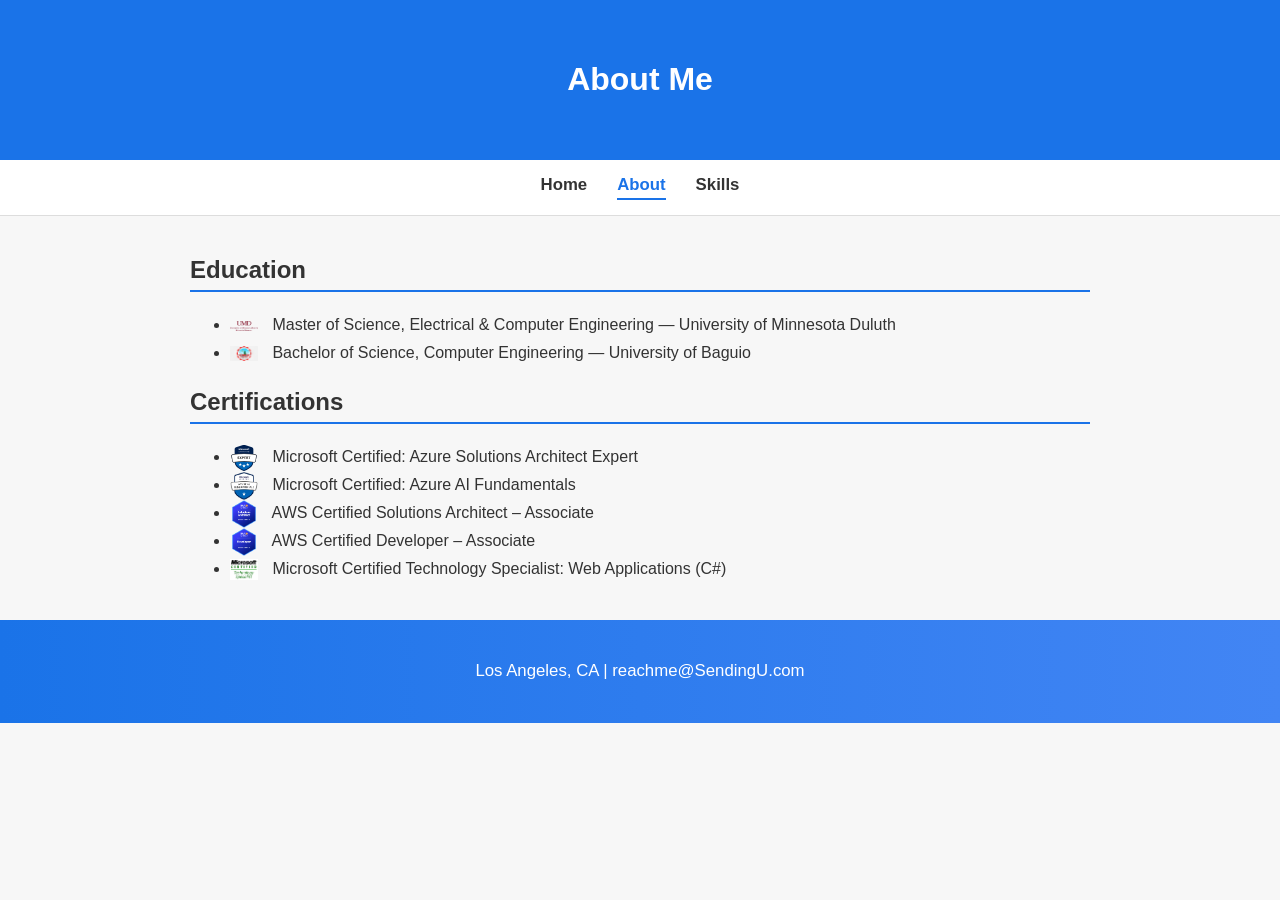
==== about.html @ 8ca6644c "updates" ====
<!DOCTYPE html>
<html lang="en">

<head>
    <meta charset="UTF-8">
    <meta name="viewport" content="width=device-width, initial-scale=1.0">
    <title>About | Bibhu Aryal</title>
    <link rel="stylesheet" href="css/styles.css">
</head>

<body>

    <header class="header small-header">
        <h1>About Me</h1>
    </header>

    <nav class="nav">
        <a href="index.html">Home</a>
        <a href="about.html" class="active">About</a>
        <a href="skills.html">Skills</a>
    </nav>

    <section class="content">
        <h2>Education</h2>
        <ul class="cert-list">
            <li>
                <img src="images/UMDuluth_logo.png" alt="University of Minnesota Duluth">
                Master of Science, Electrical & Computer Engineering — University of Minnesota Duluth
            </li>
            <li>
                <img src="images/umd.png" alt="University of Baguio">
                Bachelor of Science, Computer Engineering — University of Baguio
            </li>
        </ul>

        <h2>Certifications</h2>
        <ul class="cert-list">
            <li><img src="images/aws-expert.svg" alt="Azure Solutions Architect Expert"> Microsoft Certified: Azure
                Solutions Architect Expert</li>
            <li><img src="images/az-ai.png" alt="Azure AI Fundamentals"> Microsoft Certified: Azure AI Fundamentals</li>
            <li><img src="images/aws-arc.png" alt="AWS Solutions Architect Associate"> AWS Certified Solutions Architect
                – Associate</li>
            <li><img src="images/aws-dev.png" alt="AWS Developer Associate"> AWS Certified Developer – Associate</li>
            <li><img src="images/mcts.png" alt="MCTS Web Applications"> Microsoft Certified Technology Specialist: Web
                Applications (C#)</li>
        </ul>
    </section>

    <footer class="footer">
        <p>Los Angeles, CA | reachme@SendingU.com </p>
    </footer>

</body>

</html>
---- css/styles.css ----
body {
    margin: 0;
    font-family: 'Inter', sans-serif;
    background: #f7f7f7;
    color: #333;
}

/* BLUE HEADER — restored */
.header {
    text-align: center;
    padding: 40px 20px;
    background: #1a73e8;
    color: white;
}

/* PROFILE PIC */
.profile-pic {
    width: 140px;
    height: 140px;
    border-radius: 50%;
    object-fit: cover;
    border: 4px solid white;
    margin-bottom: 15px;
}

/* CONTENT CENTERING */
.content {
    max-width: 900px;
    margin: 0 auto;
    padding: 20px;
}

/* HEADINGS */
h1,
h2 {
    font-weight: 600;
}

/* CERT BADGES */
.cert-badges {
    margin-top: 18px;
    display: flex;
    justify-content: center;
    flex-wrap: wrap;
    gap: 18px;
}

.cert-badges img {
    width: 55px;
    height: 55px;
    object-fit: contain;
    opacity: 0.9;
    transition: 0.2s ease;
}

.cert-badges img:hover {
    opacity: 1;
    transform: scale(1.08);
}

/* CERT LIST ICONS */
.cert-list img {
    width: 28px;
    height: 28px;
    object-fit: contain;
    margin-right: 10px;
    vertical-align: middle;
}

/* EDUCATION ICONS */
.education-list img {
    width: 22px;
    height: 22px;
    object-fit: contain;
    margin-right: 10px;
    vertical-align: middle;
}

.nav {
    display: flex;
    justify-content: center;
    gap: 30px;
    background: #fff;
    border-bottom: 1px solid #ddd;
    padding: 15px 0;
}

.nav a {
    text-decoration: none;
    color: #333;
    font-weight: 600;
    font-size: 1.05rem;
    transition: 0.2s ease;
}

.nav a:hover {
    color: #1a73e8;
}

.nav a.active {
    color: #1a73e8;
    border-bottom: 2px solid #1a73e8;
    padding-bottom: 3px;
}


.footer {
    text-align: center;
    padding: 25px 0;
    background: linear-gradient(90deg, #1a73e8, #4285f4);
    color: white;
    font-size: 1.05rem;
    font-weight: 500;
}

h2 {
    border-bottom: 2px solid #1a73e8;
    padding-bottom: 6px;
    font-weight: 600;
}
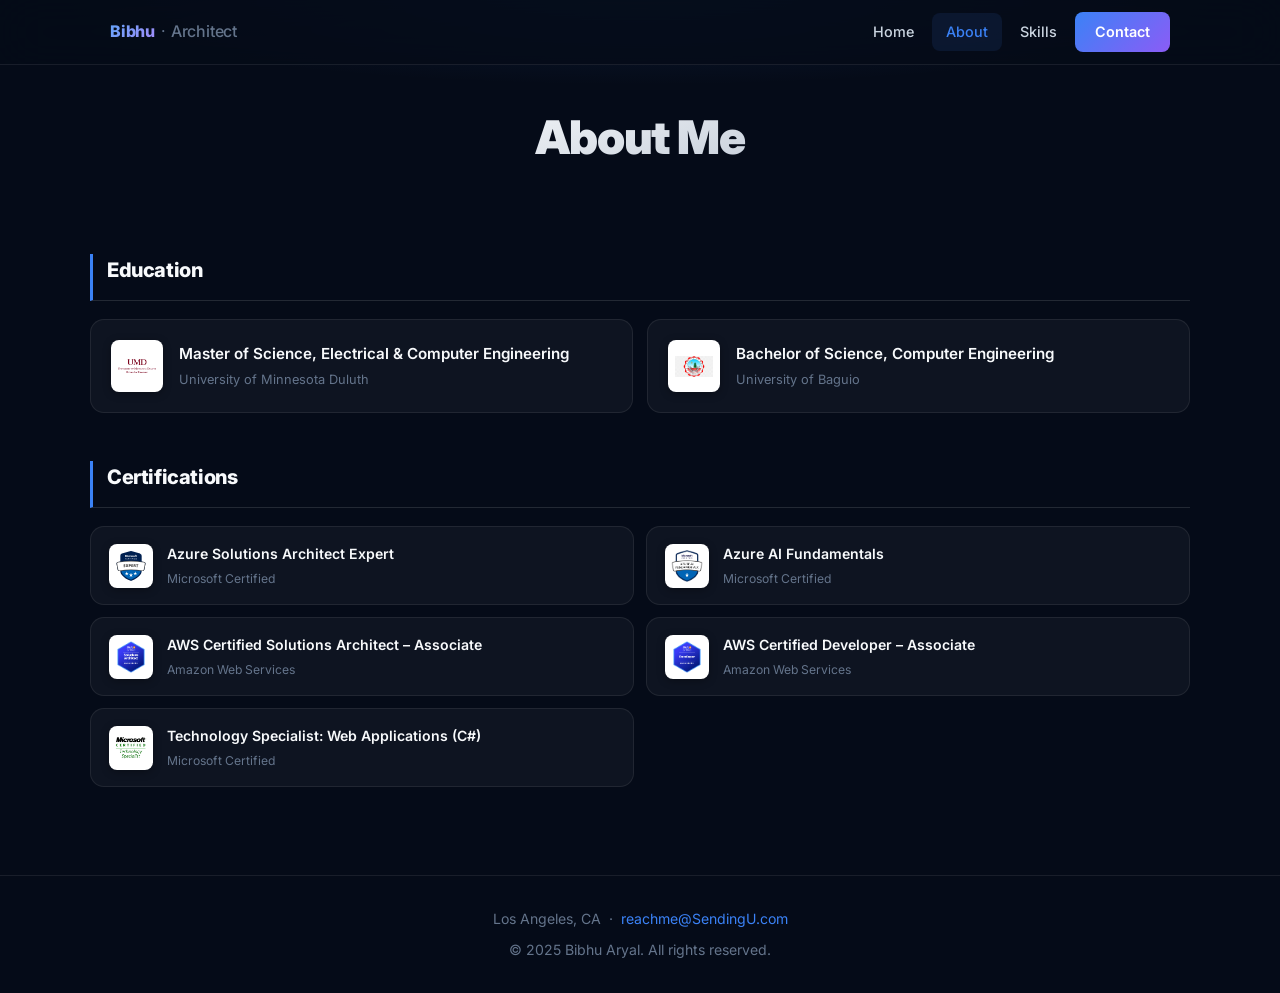
==== commit 613739a8: "version2" ====
--- a/about.html
+++ b/about.html
@@ -1,55 +1,113 @@
 <!DOCTYPE html>
 <html lang="en">
-
 <head>
     <meta charset="UTF-8">
     <meta name="viewport" content="width=device-width, initial-scale=1.0">
+    <meta name="description" content="Education and certifications for Bibhu Aryal — MS in Computer Engineering, AWS & Azure certified architect.">
     <title>About | Bibhu Aryal</title>
+    <script async src="https://www.googletagmanager.com/gtag/js?id=G-CZ9JPEQ2FC"></script>
+    <script src="js/analytics.js"></script>
+    <link href="https://fonts.googleapis.com/css2?family=Inter:wght@300;400;500;600;700;800;900&display=swap" rel="stylesheet">
     <link rel="stylesheet" href="css/styles.css">
 </head>
-
 <body>
 
-    <header class="header small-header">
-        <h1>About Me</h1>
-    </header>
-
-    <nav class="nav">
-        <a href="index.html">Home</a>
-        <a href="about.html" class="active">About</a>
-        <a href="skills.html">Skills</a>
+    <nav class="nav" id="navbar">
+        <div class="nav-inner">
+            <a href="index.html" class="nav-logo">
+                <span class="nav-logo-name">Bibhu</span>
+                <span class="nav-logo-sep">·</span>
+                <span class="nav-logo-role">Architect</span>
+            </a>
+            <button class="nav-toggle" id="navToggle" aria-label="Toggle menu">
+                <span></span><span></span><span></span>
+            </button>
+            <div class="nav-links" id="navLinks">
+                <a href="index.html">Home</a>
+                <a href="about.html" class="active">About</a>
+                <a href="skills.html">Skills</a>
+                <a href="mailto:reachme@SendingU.com" class="nav-cta">Contact</a>
+            </div>
+        </div>
     </nav>
 
-    <section class="content">
-        <h2>Education</h2>
-        <ul class="cert-list">
-            <li>
-                <img src="images/UMDuluth_logo.png" alt="University of Minnesota Duluth">
-                Master of Science, Electrical & Computer Engineering — University of Minnesota Duluth
-            </li>
-            <li>
-                <img src="images/umd.png" alt="University of Baguio">
-                Bachelor of Science, Computer Engineering — University of Baguio
-            </li>
-        </ul>
+    <main>
+        <section class="page-hero">
+            <div class="page-hero-bg"></div>
+            <h1 class="page-title">About Me</h1>
+        </section>
 
-        <h2>Certifications</h2>
-        <ul class="cert-list">
-            <li><img src="images/aws-expert.svg" alt="Azure Solutions Architect Expert"> Microsoft Certified: Azure
-                Solutions Architect Expert</li>
-            <li><img src="images/az-ai.png" alt="Azure AI Fundamentals"> Microsoft Certified: Azure AI Fundamentals</li>
-            <li><img src="images/aws-arc.png" alt="AWS Solutions Architect Associate"> AWS Certified Solutions Architect
-                – Associate</li>
-            <li><img src="images/aws-dev.png" alt="AWS Developer Associate"> AWS Certified Developer – Associate</li>
-            <li><img src="images/mcts.png" alt="MCTS Web Applications"> Microsoft Certified Technology Specialist: Web
-                Applications (C#)</li>
-        </ul>
-    </section>
+        <section class="about-section">
+            <div class="container">
+
+                <h2 class="section-title">Education</h2>
+                <div class="edu-grid">
+                    <div class="edu-card">
+                        <img src="images/UMDuluth_logo.png" alt="University of Minnesota Duluth" class="edu-logo">
+                        <div>
+                            <div class="edu-degree">Master of Science, Electrical &amp; Computer Engineering</div>
+                            <div class="edu-school">University of Minnesota Duluth</div>
+                        </div>
+                    </div>
+                    <div class="edu-card">
+                        <img src="images/umd.png" alt="University of Baguio" class="edu-logo">
+                        <div>
+                            <div class="edu-degree">Bachelor of Science, Computer Engineering</div>
+                            <div class="edu-school">University of Baguio</div>
+                        </div>
+                    </div>
+                </div>
+
+                <h2 class="section-title">Certifications</h2>
+                <div class="cert-grid">
+                    <div class="cert-card">
+                        <img src="images/aws-expert.svg" alt="Azure Solutions Architect Expert" class="cert-logo">
+                        <div>
+                            <div class="cert-name">Azure Solutions Architect Expert</div>
+                            <div class="cert-issuer">Microsoft Certified</div>
+                        </div>
+                    </div>
+                    <div class="cert-card">
+                        <img src="images/az-ai.png" alt="Azure AI Fundamentals" class="cert-logo">
+                        <div>
+                            <div class="cert-name">Azure AI Fundamentals</div>
+                            <div class="cert-issuer">Microsoft Certified</div>
+                        </div>
+                    </div>
+                    <div class="cert-card">
+                        <img src="images/aws-arc.png" alt="AWS Solutions Architect" class="cert-logo">
+                        <div>
+                            <div class="cert-name">AWS Certified Solutions Architect – Associate</div>
+                            <div class="cert-issuer">Amazon Web Services</div>
+                        </div>
+                    </div>
+                    <div class="cert-card">
+                        <img src="images/aws-dev.png" alt="AWS Developer Associate" class="cert-logo">
+                        <div>
+                            <div class="cert-name">AWS Certified Developer – Associate</div>
+                            <div class="cert-issuer">Amazon Web Services</div>
+                        </div>
+                    </div>
+                    <div class="cert-card">
+                        <img src="images/mcts.png" alt="MCTS Web Applications" class="cert-logo">
+                        <div>
+                            <div class="cert-name">Technology Specialist: Web Applications (C#)</div>
+                            <div class="cert-issuer">Microsoft Certified</div>
+                        </div>
+                    </div>
+                </div>
+
+            </div>
+        </section>
+    </main>
 
     <footer class="footer">
-        <p>Los Angeles, CA | reachme@SendingU.com </p>
+        <div class="container">
+            <p>Los Angeles, CA &nbsp;&middot;&nbsp; <a href="mailto:reachme@SendingU.com">reachme@SendingU.com</a></p>
+            <p class="footer-copy">&copy; 2025 Bibhu Aryal. All rights reserved.</p>
+        </div>
     </footer>
 
+    <script src="js/nav.js"></script>
 </body>
-
-</html>+</html>
--- a/css/styles.css
+++ b/css/styles.css
@@ -1,120 +1,875 @@
+/* ============================================================
+   Design Tokens
+   ============================================================ */
+:root {
+    --bg-0: #050b18;
+    --bg-1: #0a1628;
+    --bg-card: rgba(255, 255, 255, 0.04);
+    --bg-card-hover: rgba(255, 255, 255, 0.07);
+    --border: rgba(255, 255, 255, 0.08);
+    --border-accent: rgba(99, 153, 247, 0.35);
+
+    --blue: #3b82f6;
+    --purple: #8b5cf6;
+    --cyan: #22d3ee;
+    --emerald: #10b981;
+    --orange: #f59e0b;
+
+    --gradient: linear-gradient(135deg, #3b82f6, #8b5cf6);
+    --gradient-text: linear-gradient(135deg, #60a5fa, #a78bfa);
+
+    --text-1: #f8fafc;
+    --text-2: #cbd5e1;
+    --text-3: #64748b;
+
+    --r-sm: 8px;
+    --r-md: 14px;
+    --r-lg: 20px;
+    --r-xl: 28px;
+
+    --shadow: 0 8px 32px rgba(0, 0, 0, 0.5);
+    --ease: 0.3s cubic-bezier(0.4, 0, 0.2, 1);
+
+    --font: 'Inter', -apple-system, BlinkMacSystemFont, sans-serif;
+}
+
+/* ============================================================
+   Reset & Base
+   ============================================================ */
+*, *::before, *::after {
+    box-sizing: border-box;
+    margin: 0;
+    padding: 0;
+}
+
+html {
+    scroll-behavior: smooth;
+}
+
 body {
-    margin: 0;
-    font-family: 'Inter', sans-serif;
-    background: #f7f7f7;
-    color: #333;
-}
-
-/* BLUE HEADER — restored */
-.header {
+    font-family: var(--font);
+    background-color: var(--bg-0);
+    color: var(--text-1);
+    line-height: 1.6;
+    -webkit-font-smoothing: antialiased;
+    -moz-osx-font-smoothing: grayscale;
+    min-height: 100vh;
+}
+
+a {
+    color: inherit;
+    text-decoration: none;
+}
+
+img {
+    max-width: 100%;
+    display: block;
+}
+
+/* ============================================================
+   Navigation
+   ============================================================ */
+.nav {
+    position: fixed;
+    top: 0;
+    left: 0;
+    right: 0;
+    z-index: 200;
+    background: rgba(5, 11, 24, 0.82);
+    backdrop-filter: blur(24px);
+    -webkit-backdrop-filter: blur(24px);
+    border-bottom: 1px solid var(--border);
+}
+
+.nav-inner {
+    max-width: 1100px;
+    margin: 0 auto;
+    padding: 0 20px;
+    height: 64px;
+    display: flex;
+    align-items: center;
+    justify-content: space-between;
+}
+
+.nav-logo {
+    display: flex;
+    align-items: center;
+    gap: 0;
+    font-size: 1rem;
+    white-space: nowrap;
+    letter-spacing: -0.2px;
+}
+
+.nav-logo-name {
+    font-weight: 800;
+    background: var(--gradient-text);
+    -webkit-background-clip: text;
+    -webkit-text-fill-color: transparent;
+    background-clip: text;
+}
+
+.nav-logo-sep {
+    color: var(--text-3);
+    font-weight: 400;
+    margin: 0 6px;
+    -webkit-text-fill-color: var(--text-3);
+}
+
+.nav-logo-role {
+    font-weight: 500;
+    color: var(--text-3);
+    -webkit-text-fill-color: var(--text-3);
+}
+
+.nav-toggle {
+    display: none;
+    flex-direction: column;
+    gap: 5px;
+    background: none;
+    border: none;
+    cursor: pointer;
+    padding: 6px;
+    border-radius: var(--r-sm);
+}
+
+.nav-toggle span {
+    display: block;
+    width: 22px;
+    height: 2px;
+    background: var(--text-2);
+    border-radius: 2px;
+    transition: var(--ease);
+}
+
+.nav-links {
+    display: flex;
+    align-items: center;
+    gap: 4px;
+}
+
+.nav-links a {
+    padding: 7px 14px;
+    border-radius: var(--r-sm);
+    font-size: 0.9rem;
+    font-weight: 500;
+    color: var(--text-2);
+    transition: var(--ease);
+}
+
+.nav-links a:hover {
+    color: var(--text-1);
+    background: var(--bg-card-hover);
+}
+
+.nav-links a.active {
+    color: var(--blue);
+    background: rgba(59, 130, 246, 0.1);
+}
+
+.nav-cta {
+    background: var(--gradient) !important;
+    color: #fff !important;
+    padding: 8px 20px !important;
+    font-weight: 600 !important;
+    border-radius: var(--r-sm) !important;
+    transition: var(--ease) !important;
+}
+
+.nav-cta:hover {
+    opacity: 0.88;
+    transform: translateY(-1px);
+    box-shadow: 0 4px 16px rgba(59, 130, 246, 0.35);
+}
+
+/* ============================================================
+   Hero
+   ============================================================ */
+.hero {
+    min-height: 95svh;
+    display: flex;
+    align-items: center;
+    justify-content: center;
+    padding: 90px 20px 56px;
+    position: relative;
+    overflow: hidden;
+}
+
+.hero-bg {
+    position: absolute;
+    inset: 0;
+    background:
+        radial-gradient(ellipse 90% 70% at 50% -10%, rgba(59, 130, 246, 0.18) 0%, transparent 60%),
+        radial-gradient(ellipse 60% 50% at 85% 85%, rgba(139, 92, 246, 0.12) 0%, transparent 50%),
+        radial-gradient(ellipse 40% 40% at 15% 75%, rgba(6, 182, 212, 0.08) 0%, transparent 50%);
+    pointer-events: none;
+    animation: bgShift 12s ease-in-out infinite alternate;
+}
+
+@keyframes bgShift {
+    from { opacity: 0.7; }
+    to   { opacity: 1; }
+}
+
+.hero-content {
     text-align: center;
-    padding: 40px 20px;
-    background: #1a73e8;
-    color: white;
-}
-
-/* PROFILE PIC */
-.profile-pic {
-    width: 140px;
-    height: 140px;
+    max-width: 700px;
+    position: relative;
+    z-index: 1;
+    animation: fadeUp 0.9s ease both;
+}
+
+@keyframes fadeUp {
+    from { opacity: 0; transform: translateY(28px); }
+    to   { opacity: 1; transform: translateY(0); }
+}
+
+/* Avatar */
+.hero-avatar-wrap {
+    position: relative;
+    width: 148px;
+    height: 148px;
+    margin: 0 auto 24px;
+}
+
+.hero-avatar {
+    width: 148px;
+    height: 148px;
     border-radius: 50%;
     object-fit: cover;
-    border: 4px solid white;
-    margin-bottom: 15px;
-}
-
-/* CONTENT CENTERING */
-.content {
-    max-width: 900px;
-    margin: 0 auto;
-    padding: 20px;
-}
-
-/* HEADINGS */
-h1,
-h2 {
+    position: relative;
+    z-index: 2;
+    border: 3px solid rgba(255, 255, 255, 0.12);
+    box-shadow: 0 0 0 8px rgba(59, 130, 246, 0.08), var(--shadow);
+}
+
+.avatar-ring {
+    position: absolute;
+    inset: -5px;
+    border-radius: 50%;
+    background: conic-gradient(from 0deg, transparent 0%, #3b82f6 30%, #8b5cf6 60%, transparent 100%);
+    z-index: 1;
+    animation: spin 6s linear infinite;
+    -webkit-mask: radial-gradient(transparent 68px, black 69px);
+    mask: radial-gradient(transparent 68px, black 69px);
+}
+
+@keyframes spin {
+    to { transform: rotate(360deg); }
+}
+
+/* Available badge */
+.hero-badge {
+    display: inline-flex;
+    align-items: center;
+    gap: 8px;
+    background: rgba(16, 185, 129, 0.1);
+    border: 1px solid rgba(16, 185, 129, 0.28);
+    color: #34d399;
+    padding: 5px 14px;
+    border-radius: 100px;
+    font-size: 0.75rem;
     font-weight: 600;
-}
-
-/* CERT BADGES */
-.cert-badges {
-    margin-top: 18px;
-    display: flex;
+    letter-spacing: 0.8px;
+    text-transform: uppercase;
+    margin-bottom: 18px;
+}
+
+.hero-badge::before {
+    content: '';
+    width: 6px;
+    height: 6px;
+    border-radius: 50%;
+    background: #34d399;
+    animation: dot-pulse 2s ease infinite;
+    flex-shrink: 0;
+}
+
+@keyframes dot-pulse {
+    0%, 100% { opacity: 1; transform: scale(1); }
+    50%       { opacity: 0.45; transform: scale(1.6); }
+}
+
+/* Name & title */
+.hero-name {
+    font-size: clamp(2.2rem, 7vw, 4.2rem);
+    font-weight: 900;
+    letter-spacing: -2px;
+    line-height: 1.08;
+    margin-bottom: 14px;
+    background: linear-gradient(160deg, #f8fafc 30%, #94a3b8 100%);
+    -webkit-background-clip: text;
+    -webkit-text-fill-color: transparent;
+    background-clip: text;
+}
+
+.hero-title {
+    font-size: clamp(1rem, 2.8vw, 1.3rem);
+    font-weight: 500;
+    color: var(--blue);
+    letter-spacing: 0.1px;
+    margin-bottom: 6px;
+}
+
+.hero-location {
+    font-size: 0.88rem;
+    color: var(--text-3);
+    margin-bottom: 30px;
+}
+
+/* CTA buttons */
+.hero-actions {
+    display: flex;
+    gap: 12px;
     justify-content: center;
     flex-wrap: wrap;
-    gap: 18px;
-}
-
-.cert-badges img {
-    width: 55px;
-    height: 55px;
+    margin-bottom: 36px;
+}
+
+.btn-primary {
+    display: inline-flex;
+    align-items: center;
+    background: var(--gradient);
+    color: #fff;
+    padding: 13px 30px;
+    border-radius: var(--r-sm);
+    font-weight: 700;
+    font-size: 0.92rem;
+    transition: var(--ease);
+    box-shadow: 0 0 24px rgba(59, 130, 246, 0.32);
+}
+
+.btn-primary:hover {
+    transform: translateY(-3px);
+    box-shadow: 0 0 36px rgba(59, 130, 246, 0.52);
+}
+
+.btn-secondary {
+    display: inline-flex;
+    align-items: center;
+    background: var(--bg-card);
+    color: var(--text-1);
+    padding: 13px 30px;
+    border-radius: var(--r-sm);
+    font-weight: 600;
+    font-size: 0.92rem;
+    border: 1px solid var(--border);
+    transition: var(--ease);
+}
+
+.btn-secondary:hover {
+    background: var(--bg-card-hover);
+    border-color: var(--border-accent);
+    transform: translateY(-3px);
+}
+
+/* Cert strip */
+.cert-strip {
+    display: flex;
+    gap: 14px;
+    justify-content: center;
+    flex-wrap: wrap;
+    padding: 18px 22px;
+    background: var(--bg-card);
+    border: 1px solid var(--border);
+    border-radius: var(--r-md);
+    animation: fadeUp 0.9s 0.25s ease both;
+}
+
+.cert-strip img {
+    width: 52px;
+    height: 52px;
     object-fit: contain;
-    opacity: 0.9;
-    transition: 0.2s ease;
-}
-
-.cert-badges img:hover {
-    opacity: 1;
-    transform: scale(1.08);
-}
-
-/* CERT LIST ICONS */
-.cert-list img {
-    width: 28px;
-    height: 28px;
+    background: #fff;
+    padding: 8px;
+    border-radius: var(--r-sm);
+    transition: var(--ease);
+    cursor: pointer;
+    box-shadow: 0 2px 8px rgba(0,0,0,0.3);
+}
+
+.cert-strip img:hover {
+    transform: scale(1.12) translateY(-3px);
+    box-shadow: 0 6px 18px rgba(0,0,0,0.4);
+}
+
+/* Scroll hint arrow */
+.scroll-hint {
+    position: absolute;
+    bottom: 22px;
+    left: 50%;
+    transform: translateX(-50%);
+    color: var(--text-3);
+    transition: var(--ease);
+    animation: bounce 2.2s ease infinite;
+}
+
+.scroll-hint:hover {
+    color: var(--blue);
+}
+
+@keyframes bounce {
+    0%, 100% { transform: translateX(-50%) translateY(0); }
+    50%       { transform: translateX(-50%) translateY(7px); }
+}
+
+/* ============================================================
+   Summary Section (Home)
+   ============================================================ */
+.summary-section {
+    padding: 72px 20px 88px;
+}
+
+.container {
+    max-width: 1100px;
+    margin: 0 auto;
+}
+
+/* Stats row */
+.stats-row {
+    display: grid;
+    grid-template-columns: repeat(2, 1fr);
+    gap: 12px;
+    margin-bottom: 40px;
+}
+
+.stat-card {
+    background: var(--bg-card);
+    border: 1px solid var(--border);
+    border-radius: var(--r-md);
+    padding: 24px 16px;
+    text-align: center;
+    transition: var(--ease);
+}
+
+.stat-card:hover {
+    background: var(--bg-card-hover);
+    border-color: var(--border-accent);
+    transform: translateY(-3px);
+}
+
+.stat-num {
+    display: block;
+    font-size: 2.1rem;
+    font-weight: 900;
+    background: var(--gradient-text);
+    -webkit-background-clip: text;
+    -webkit-text-fill-color: transparent;
+    background-clip: text;
+    line-height: 1;
+    margin-bottom: 6px;
+    letter-spacing: -1px;
+}
+
+.stat-label {
+    font-size: 0.75rem;
+    color: var(--text-3);
+    font-weight: 600;
+    text-transform: uppercase;
+    letter-spacing: 0.6px;
+}
+
+/* Summary card */
+.summary-card {
+    background: rgba(255, 255, 255, 0.06);
+    border: 1px solid rgba(255, 255, 255, 0.14);
+    border-radius: var(--r-lg);
+    padding: 32px 28px;
+    margin-bottom: 36px;
+}
+
+.section-title {
+    font-size: 1.25rem;
+    font-weight: 800;
+    letter-spacing: -0.4px;
+    color: var(--text-1);
+    margin-bottom: 18px;
+    padding-bottom: 14px;
+    border-bottom: 1px solid rgba(255,255,255,0.12);
+    padding-left: 14px;
+    border-left: 3px solid var(--blue);
+}
+
+.summary-text {
+    color: var(--text-2);
+    margin-bottom: 14px;
+    line-height: 1.78;
+    font-size: 0.95rem;
+}
+
+.summary-text:last-child { margin-bottom: 0; }
+
+.summary-text strong {
+    color: var(--text-1);
+    font-weight: 600;
+}
+
+/* Highlights */
+.highlights-grid {
+    display: grid;
+    grid-template-columns: repeat(2, 1fr);
+    gap: 14px;
+}
+
+.highlight-card {
+    background: var(--bg-card);
+    border: 1px solid var(--border);
+    border-radius: var(--r-md);
+    padding: 22px 18px;
+    transition: var(--ease);
+}
+
+.highlight-card:hover {
+    background: var(--bg-card-hover);
+    border-color: var(--border-accent);
+    transform: translateY(-4px);
+    box-shadow: var(--shadow);
+}
+
+.highlight-icon {
+    font-size: 1.75rem;
+    margin-bottom: 10px;
+    line-height: 1;
+}
+
+.highlight-card h3 {
+    font-size: 0.92rem;
+    font-weight: 700;
+    color: var(--text-1);
+    margin-bottom: 6px;
+}
+
+.highlight-card p {
+    font-size: 0.81rem;
+    color: var(--text-3);
+    line-height: 1.55;
+}
+
+/* ============================================================
+   Page Hero (About / Skills)
+   ============================================================ */
+.page-hero {
+    padding: 100px 20px 44px;
+    text-align: center;
+    position: relative;
+    overflow: hidden;
+}
+
+.page-hero-bg {
+    position: absolute;
+    inset: 0;
+    background: radial-gradient(ellipse 70% 60% at 50% 0%, rgba(59, 130, 246, 0.13) 0%, transparent 65%);
+    pointer-events: none;
+}
+
+.page-title {
+    font-size: clamp(1.9rem, 5vw, 2.9rem);
+    font-weight: 900;
+    letter-spacing: -1.2px;
+    background: linear-gradient(160deg, #f8fafc 30%, #94a3b8 100%);
+    -webkit-background-clip: text;
+    -webkit-text-fill-color: transparent;
+    background-clip: text;
+    position: relative;
+    z-index: 1;
+}
+
+/* ============================================================
+   About Page
+   ============================================================ */
+.about-section {
+    padding: 36px 20px 88px;
+}
+
+.edu-grid {
+    display: grid;
+    gap: 14px;
+    margin-bottom: 48px;
+}
+
+.edu-card {
+    background: var(--bg-card);
+    border: 1px solid var(--border);
+    border-radius: var(--r-md);
+    padding: 20px;
+    display: flex;
+    align-items: center;
+    gap: 16px;
+    transition: var(--ease);
+}
+
+.edu-card:hover {
+    background: var(--bg-card-hover);
+    border-color: var(--border-accent);
+    transform: translateX(5px);
+}
+
+.edu-logo {
+    width: 52px;
+    height: 52px;
     object-fit: contain;
-    margin-right: 10px;
-    vertical-align: middle;
-}
-
-/* EDUCATION ICONS */
-.education-list img {
-    width: 22px;
-    height: 22px;
+    flex-shrink: 0;
+    background: #fff;
+    padding: 7px;
+    border-radius: var(--r-sm);
+    box-shadow: 0 2px 8px rgba(0,0,0,0.3);
+}
+
+.edu-degree {
+    font-size: 0.95rem;
+    font-weight: 600;
+    color: var(--text-1);
+    margin-bottom: 4px;
+}
+
+.edu-school {
+    font-size: 0.8rem;
+    color: var(--text-3);
+}
+
+.cert-grid {
+    display: grid;
+    gap: 12px;
+}
+
+.cert-card {
+    background: var(--bg-card);
+    border: 1px solid var(--border);
+    border-radius: var(--r-md);
+    padding: 16px 18px;
+    display: flex;
+    align-items: center;
+    gap: 14px;
+    transition: var(--ease);
+}
+
+.cert-card:hover {
+    background: var(--bg-card-hover);
+    border-color: var(--border-accent);
+    transform: translateX(5px);
+}
+
+.cert-logo {
+    width: 44px;
+    height: 44px;
     object-fit: contain;
-    margin-right: 10px;
-    vertical-align: middle;
-}
-
-.nav {
-    display: flex;
-    justify-content: center;
-    gap: 30px;
+    flex-shrink: 0;
     background: #fff;
-    border-bottom: 1px solid #ddd;
-    padding: 15px 0;
-}
-
-.nav a {
-    text-decoration: none;
-    color: #333;
+    padding: 6px;
+    border-radius: var(--r-sm);
+    box-shadow: 0 2px 8px rgba(0,0,0,0.3);
+}
+
+.cert-name {
+    font-size: 0.88rem;
     font-weight: 600;
-    font-size: 1.05rem;
-    transition: 0.2s ease;
-}
-
-.nav a:hover {
-    color: #1a73e8;
-}
-
-.nav a.active {
-    color: #1a73e8;
-    border-bottom: 2px solid #1a73e8;
-    padding-bottom: 3px;
-}
-
-
+    color: var(--text-1);
+}
+
+.cert-issuer {
+    font-size: 0.76rem;
+    color: var(--text-3);
+    margin-top: 3px;
+}
+
+/* ============================================================
+   Skills Page
+   ============================================================ */
+.skills-section {
+    padding: 36px 20px 88px;
+}
+
+.skills-grid {
+    display: grid;
+    gap: 16px;
+}
+
+.skill-category {
+    background: var(--bg-card);
+    border: 1px solid var(--border);
+    border-radius: var(--r-lg);
+    padding: 22px 20px;
+    transition: var(--ease);
+}
+
+.skill-category:hover {
+    border-color: var(--border-accent);
+    background: var(--bg-card-hover);
+}
+
+.skill-category-header {
+    display: flex;
+    align-items: center;
+    gap: 10px;
+    margin-bottom: 14px;
+}
+
+.skill-icon {
+    font-size: 1.25rem;
+    line-height: 1;
+}
+
+.skill-category-title {
+    font-size: 0.95rem;
+    font-weight: 700;
+    color: var(--text-1);
+}
+
+.skill-tags {
+    display: flex;
+    flex-wrap: wrap;
+    gap: 7px;
+}
+
+.skill-tag {
+    background: rgba(59, 130, 246, 0.08);
+    border: 1px solid rgba(59, 130, 246, 0.2);
+    color: #93c5fd;
+    padding: 5px 11px;
+    border-radius: 100px;
+    font-size: 0.78rem;
+    font-weight: 500;
+    transition: var(--ease);
+    cursor: default;
+}
+
+.skill-tag:hover {
+    background: rgba(59, 130, 246, 0.16);
+    border-color: rgba(59, 130, 246, 0.45);
+    transform: translateY(-1px);
+}
+
+.skill-tag.purple {
+    background: rgba(139, 92, 246, 0.08);
+    border-color: rgba(139, 92, 246, 0.22);
+    color: #c4b5fd;
+}
+.skill-tag.purple:hover {
+    background: rgba(139, 92, 246, 0.16);
+    border-color: rgba(139, 92, 246, 0.45);
+}
+
+.skill-tag.cyan {
+    background: rgba(6, 182, 212, 0.08);
+    border-color: rgba(6, 182, 212, 0.22);
+    color: #67e8f9;
+}
+.skill-tag.cyan:hover {
+    background: rgba(6, 182, 212, 0.16);
+    border-color: rgba(6, 182, 212, 0.45);
+}
+
+.skill-tag.emerald {
+    background: rgba(16, 185, 129, 0.08);
+    border-color: rgba(16, 185, 129, 0.22);
+    color: #6ee7b7;
+}
+.skill-tag.emerald:hover {
+    background: rgba(16, 185, 129, 0.16);
+    border-color: rgba(16, 185, 129, 0.45);
+}
+
+.skill-tag.orange {
+    background: rgba(245, 158, 11, 0.08);
+    border-color: rgba(245, 158, 11, 0.22);
+    color: #fcd34d;
+}
+.skill-tag.orange:hover {
+    background: rgba(245, 158, 11, 0.16);
+    border-color: rgba(245, 158, 11, 0.45);
+}
+
+/* ============================================================
+   Footer
+   ============================================================ */
 .footer {
+    border-top: 1px solid var(--border);
+    padding: 32px 20px;
     text-align: center;
-    padding: 25px 0;
-    background: linear-gradient(90deg, #1a73e8, #4285f4);
-    color: white;
-    font-size: 1.05rem;
-    font-weight: 500;
-}
-
-h2 {
-    border-bottom: 2px solid #1a73e8;
-    padding-bottom: 6px;
-    font-weight: 600;
-}+}
+
+.footer p {
+    color: var(--text-3);
+    font-size: 0.88rem;
+}
+
+.footer a {
+    color: var(--blue);
+    transition: var(--ease);
+}
+
+.footer a:hover {
+    color: #a78bfa;
+}
+
+.footer-copy {
+    margin-top: 8px;
+    font-size: 0.76rem;
+}
+
+/* ============================================================
+   Mobile nav open state
+   ============================================================ */
+@media (max-width: 639px) {
+    .nav-toggle {
+        display: flex;
+    }
+
+    .nav-links {
+        display: none;
+        position: absolute;
+        top: 64px;
+        left: 0;
+        right: 0;
+        background: rgba(5, 11, 24, 0.97);
+        backdrop-filter: blur(24px);
+        -webkit-backdrop-filter: blur(24px);
+        border-bottom: 1px solid var(--border);
+        flex-direction: column;
+        padding: 10px 12px 16px;
+        gap: 2px;
+    }
+
+    .nav-links.open {
+        display: flex;
+    }
+
+    .nav-links a {
+        padding: 13px 16px;
+        text-align: center;
+        font-size: 0.95rem;
+    }
+
+    .nav-cta {
+        margin-top: 6px;
+    }
+}
+
+/* ============================================================
+   Tablet — 640px+
+   ============================================================ */
+@media (min-width: 640px) {
+    .stats-row {
+        grid-template-columns: repeat(4, 1fr);
+    }
+
+    .skills-grid {
+        grid-template-columns: repeat(2, 1fr);
+    }
+
+    .cert-grid {
+        grid-template-columns: repeat(2, 1fr);
+    }
+}
+
+/* ============================================================
+   Desktop — 900px+
+   ============================================================ */
+@media (min-width: 900px) {
+    .highlights-grid {
+        grid-template-columns: repeat(4, 1fr);
+    }
+
+    .edu-grid {
+        grid-template-columns: repeat(2, 1fr);
+    }
+}
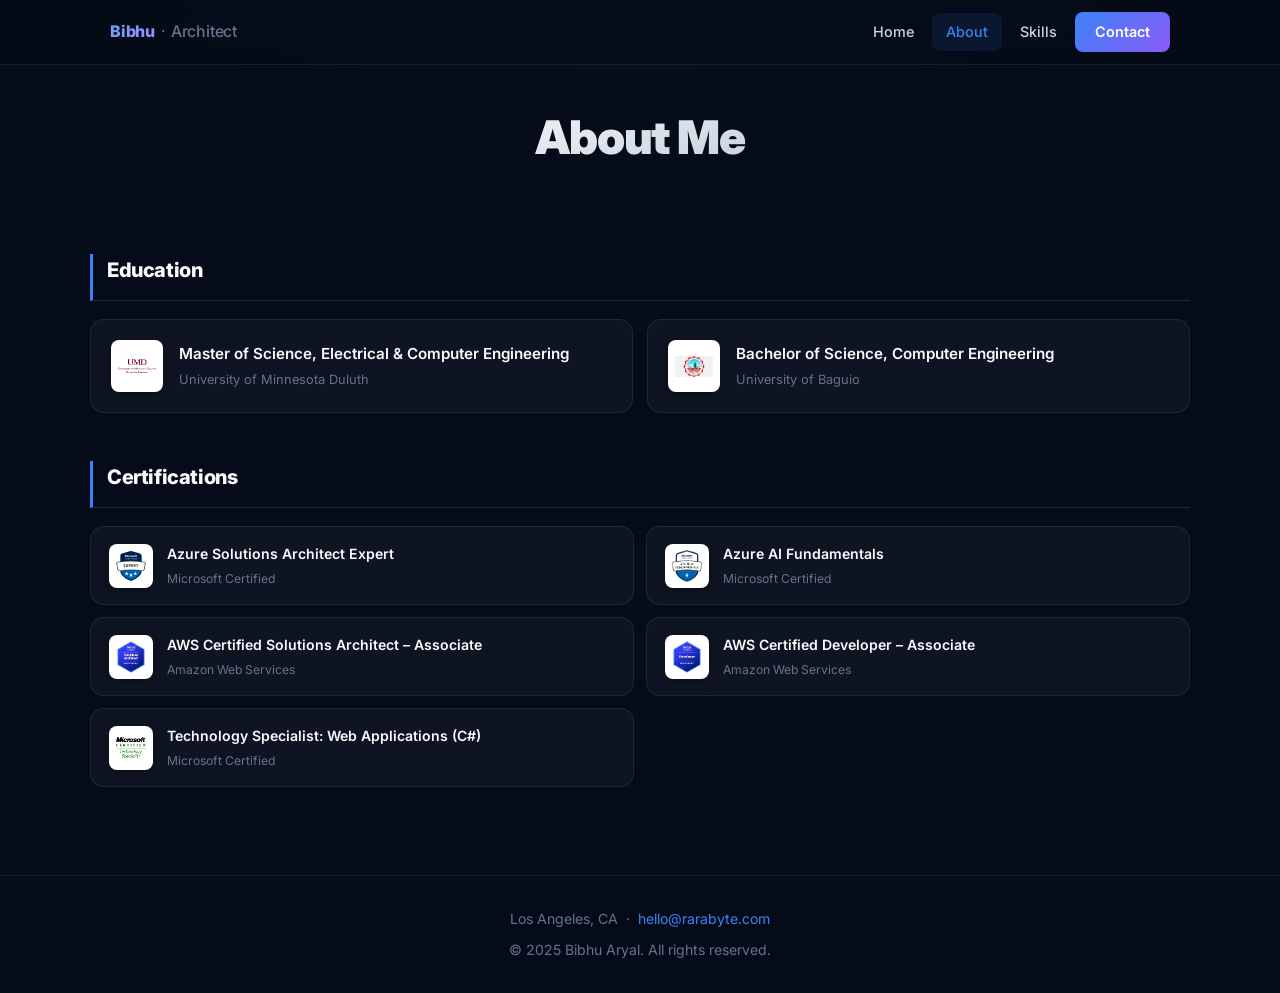
==== commit 7ea770c4: "change email to hello@rarabyte.com" ====
--- a/about.html
+++ b/about.html
@@ -26,7 +26,7 @@
                 <a href="index.html">Home</a>
                 <a href="about.html" class="active">About</a>
                 <a href="skills.html">Skills</a>
-                <a href="mailto:reachme@SendingU.com" class="nav-cta">Contact</a>
+                <a href="mailto:hello@rarabyte.com" class="nav-cta">Contact</a>
             </div>
         </div>
     </nav>
@@ -103,7 +103,7 @@
 
     <footer class="footer">
         <div class="container">
-            <p>Los Angeles, CA &nbsp;&middot;&nbsp; <a href="mailto:reachme@SendingU.com">reachme@SendingU.com</a></p>
+            <p>Los Angeles, CA &nbsp;&middot;&nbsp; <a href="mailto:hello@rarabyte.com">hello@rarabyte.com</a></p>
             <p class="footer-copy">&copy; 2025 Bibhu Aryal. All rights reserved.</p>
         </div>
     </footer>
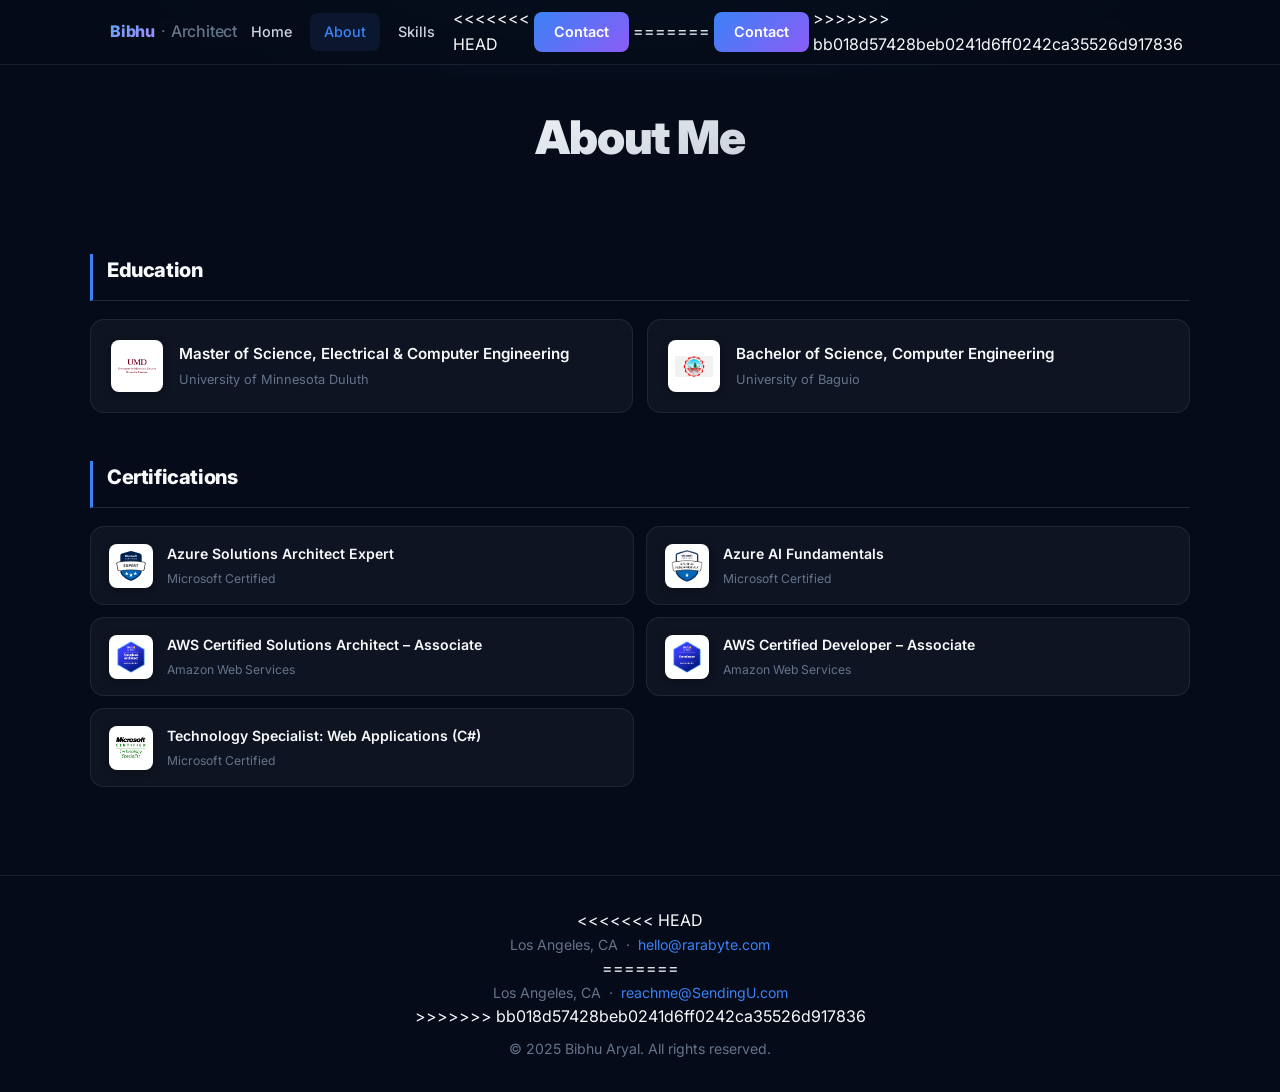
==== commit 7b3742f3: "Merge branch 'main' of https://github.com/mrAryalLa/portfolio" ====
--- a/about.html
+++ b/about.html
@@ -26,7 +26,11 @@
                 <a href="index.html">Home</a>
                 <a href="about.html" class="active">About</a>
                 <a href="skills.html">Skills</a>
+<<<<<<< HEAD
                 <a href="mailto:hello@rarabyte.com" class="nav-cta">Contact</a>
+=======
+                <a href="mailto:reachme@SendingU.com" class="nav-cta">Contact</a>
+>>>>>>> bb018d57428beb0241d6ff0242ca35526d917836
             </div>
         </div>
     </nav>
@@ -103,7 +107,11 @@
 
     <footer class="footer">
         <div class="container">
+<<<<<<< HEAD
             <p>Los Angeles, CA &nbsp;&middot;&nbsp; <a href="mailto:hello@rarabyte.com">hello@rarabyte.com</a></p>
+=======
+            <p>Los Angeles, CA &nbsp;&middot;&nbsp; <a href="mailto:reachme@SendingU.com">reachme@SendingU.com</a></p>
+>>>>>>> bb018d57428beb0241d6ff0242ca35526d917836
             <p class="footer-copy">&copy; 2025 Bibhu Aryal. All rights reserved.</p>
         </div>
     </footer>
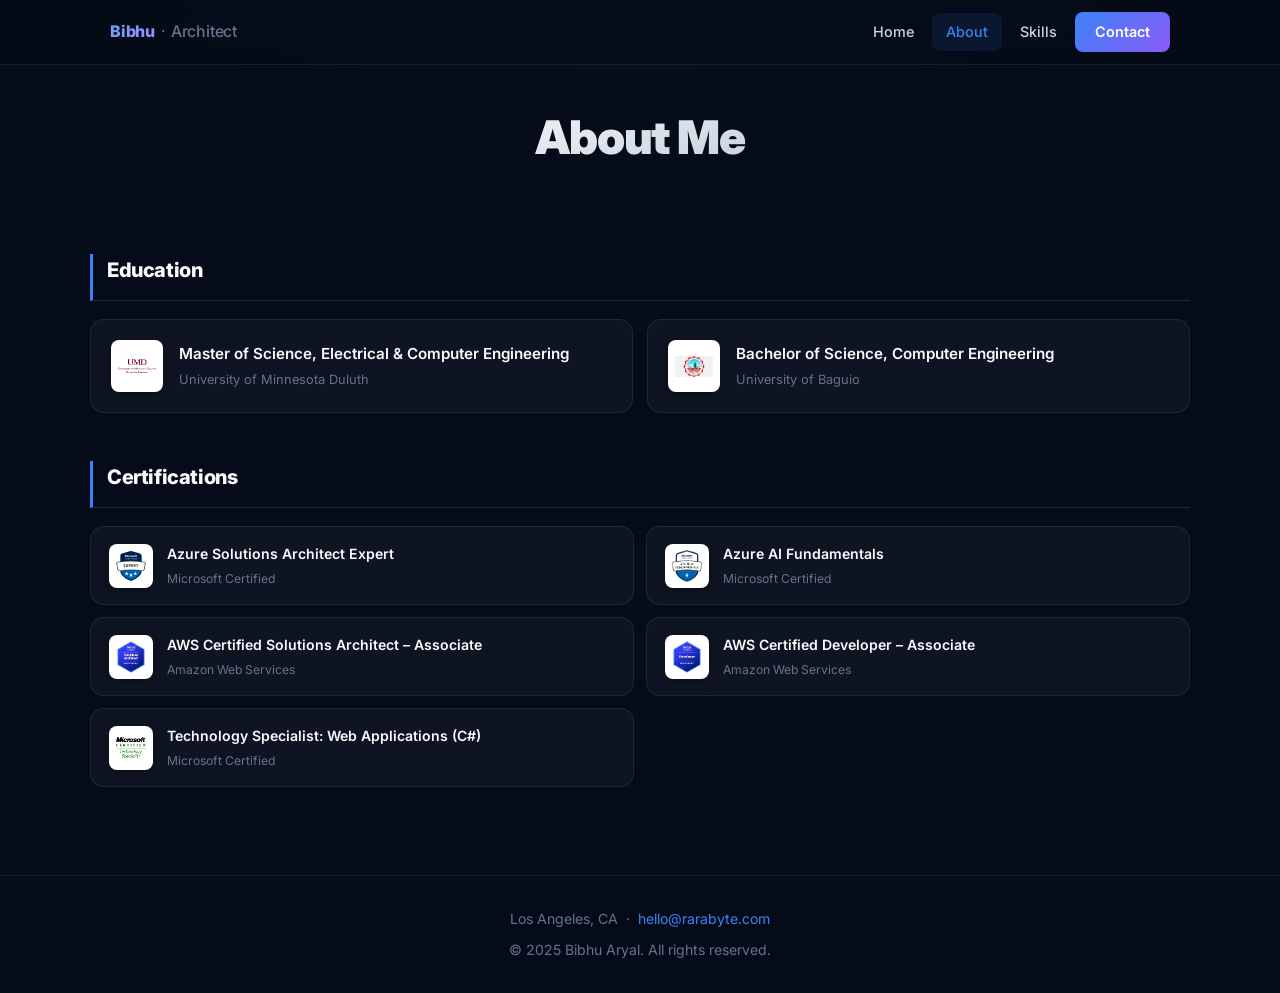
==== commit 1885bec3: "cleanup" ====
--- a/about.html
+++ b/about.html
@@ -26,11 +26,7 @@
                 <a href="index.html">Home</a>
                 <a href="about.html" class="active">About</a>
                 <a href="skills.html">Skills</a>
-<<<<<<< HEAD
                 <a href="mailto:hello@rarabyte.com" class="nav-cta">Contact</a>
-=======
-                <a href="mailto:reachme@SendingU.com" class="nav-cta">Contact</a>
->>>>>>> bb018d57428beb0241d6ff0242ca35526d917836
             </div>
         </div>
     </nav>
@@ -107,11 +103,7 @@
 
     <footer class="footer">
         <div class="container">
-<<<<<<< HEAD
             <p>Los Angeles, CA &nbsp;&middot;&nbsp; <a href="mailto:hello@rarabyte.com">hello@rarabyte.com</a></p>
-=======
-            <p>Los Angeles, CA &nbsp;&middot;&nbsp; <a href="mailto:reachme@SendingU.com">reachme@SendingU.com</a></p>
->>>>>>> bb018d57428beb0241d6ff0242ca35526d917836
             <p class="footer-copy">&copy; 2025 Bibhu Aryal. All rights reserved.</p>
         </div>
     </footer>
--- a/css/styles.css
+++ b/css/styles.css
@@ -1,6 +1,3 @@
-/* ============================================================
-   Design Tokens
-   ============================================================ */
 :root {
     --bg-0: #050b18;
     --bg-1: #0a1628;
@@ -33,9 +30,6 @@
     --font: 'Inter', -apple-system, BlinkMacSystemFont, sans-serif;
 }
 
-/* ============================================================
-   Reset & Base
-   ============================================================ */
 *, *::before, *::after {
     box-sizing: border-box;
     margin: 0;
@@ -66,9 +60,6 @@
     display: block;
 }
 
-/* ============================================================
-   Navigation
-   ============================================================ */
 .nav {
     position: fixed;
     top: 0;
@@ -181,9 +172,6 @@
     box-shadow: 0 4px 16px rgba(59, 130, 246, 0.35);
 }
 
-/* ============================================================
-   Hero
-   ============================================================ */
 .hero {
     min-height: 95svh;
     display: flex;
@@ -223,7 +211,6 @@
     to   { opacity: 1; transform: translateY(0); }
 }
 
-/* Avatar */
 .hero-avatar-wrap {
     position: relative;
     width: 148px;
@@ -257,7 +244,6 @@
     to { transform: rotate(360deg); }
 }
 
-/* Available badge */
 .hero-badge {
     display: inline-flex;
     align-items: center;
@@ -289,7 +275,6 @@
     50%       { opacity: 0.45; transform: scale(1.6); }
 }
 
-/* Name & title */
 .hero-name {
     font-size: clamp(2.2rem, 7vw, 4.2rem);
     font-weight: 900;
@@ -316,7 +301,6 @@
     margin-bottom: 30px;
 }
 
-/* CTA buttons */
 .hero-actions {
     display: flex;
     gap: 12px;
@@ -362,7 +346,6 @@
     transform: translateY(-3px);
 }
 
-/* Cert strip */
 .cert-strip {
     display: flex;
     gap: 14px;
@@ -392,7 +375,6 @@
     box-shadow: 0 6px 18px rgba(0,0,0,0.4);
 }
 
-/* Scroll hint arrow */
 .scroll-hint {
     position: absolute;
     bottom: 22px;
@@ -412,9 +394,6 @@
     50%       { transform: translateX(-50%) translateY(7px); }
 }
 
-/* ============================================================
-   Summary Section (Home)
-   ============================================================ */
 .summary-section {
     padding: 72px 20px 88px;
 }
@@ -424,7 +403,6 @@
     margin: 0 auto;
 }
 
-/* Stats row */
 .stats-row {
     display: grid;
     grid-template-columns: repeat(2, 1fr);
@@ -468,7 +446,6 @@
     letter-spacing: 0.6px;
 }
 
-/* Summary card */
 .summary-card {
     background: rgba(255, 255, 255, 0.06);
     border: 1px solid rgba(255, 255, 255, 0.14);
@@ -503,7 +480,6 @@
     font-weight: 600;
 }
 
-/* Highlights */
 .highlights-grid {
     display: grid;
     grid-template-columns: repeat(2, 1fr);
@@ -544,9 +520,6 @@
     line-height: 1.55;
 }
 
-/* ============================================================
-   Page Hero (About / Skills)
-   ============================================================ */
 .page-hero {
     padding: 100px 20px 44px;
     text-align: center;
@@ -573,9 +546,6 @@
     z-index: 1;
 }
 
-/* ============================================================
-   About Page
-   ============================================================ */
 .about-section {
     padding: 36px 20px 88px;
 }
@@ -671,9 +641,6 @@
     margin-top: 3px;
 }
 
-/* ============================================================
-   Skills Page
-   ============================================================ */
 .skills-section {
     padding: 36px 20px 88px;
 }
@@ -778,9 +745,6 @@
     border-color: rgba(245, 158, 11, 0.45);
 }
 
-/* ============================================================
-   Footer
-   ============================================================ */
 .footer {
     border-top: 1px solid var(--border);
     padding: 32px 20px;
@@ -806,9 +770,6 @@
     font-size: 0.76rem;
 }
 
-/* ============================================================
-   Mobile nav open state
-   ============================================================ */
 @media (max-width: 639px) {
     .nav-toggle {
         display: flex;
@@ -844,9 +805,6 @@
     }
 }
 
-/* ============================================================
-   Tablet — 640px+
-   ============================================================ */
 @media (min-width: 640px) {
     .stats-row {
         grid-template-columns: repeat(4, 1fr);
@@ -861,9 +819,6 @@
     }
 }
 
-/* ============================================================
-   Desktop — 900px+
-   ============================================================ */
 @media (min-width: 900px) {
     .highlights-grid {
         grid-template-columns: repeat(4, 1fr);
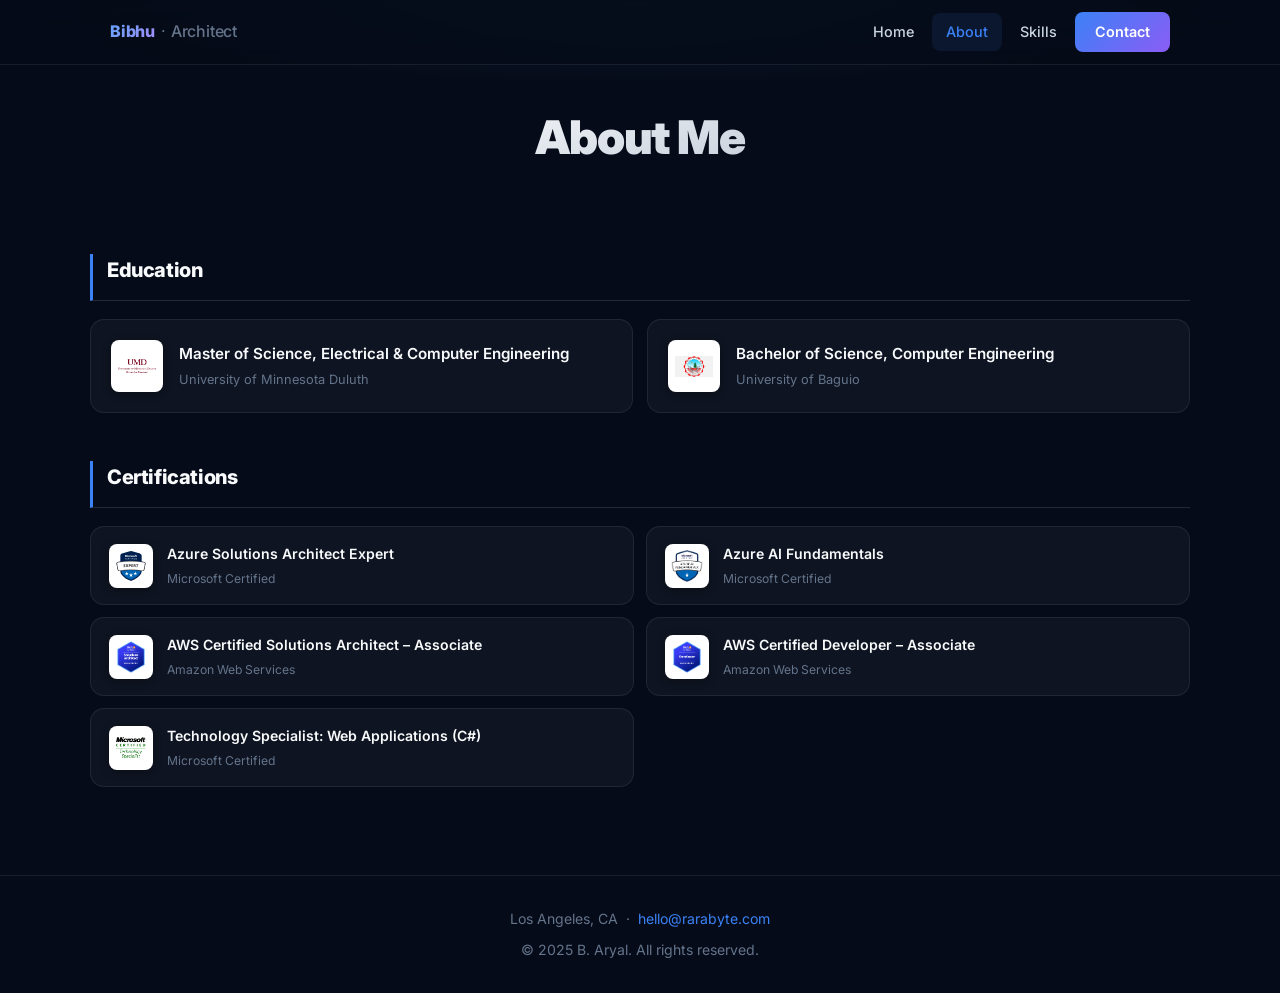
==== commit b037626c: "updates" ====
--- a/about.html
+++ b/about.html
@@ -3,8 +3,8 @@
 <head>
     <meta charset="UTF-8">
     <meta name="viewport" content="width=device-width, initial-scale=1.0">
-    <meta name="description" content="Education and certifications for Bibhu Aryal — MS in Computer Engineering, AWS & Azure certified architect.">
-    <title>About | Bibhu Aryal</title>
+    <meta name="description" content="Education and certifications for B. Aryal — MS in Computer Engineering, AWS & Azure certified architect.">
+    <title>About | B. Aryal</title>
     <script async src="https://www.googletagmanager.com/gtag/js?id=G-CZ9JPEQ2FC"></script>
     <script src="js/analytics.js"></script>
     <link href="https://fonts.googleapis.com/css2?family=Inter:wght@300;400;500;600;700;800;900&display=swap" rel="stylesheet">
@@ -104,7 +104,7 @@
     <footer class="footer">
         <div class="container">
             <p>Los Angeles, CA &nbsp;&middot;&nbsp; <a href="mailto:hello@rarabyte.com">hello@rarabyte.com</a></p>
-            <p class="footer-copy">&copy; 2025 Bibhu Aryal. All rights reserved.</p>
+            <p class="footer-copy">&copy; 2025 B. Aryal. All rights reserved.</p>
         </div>
     </footer>
 
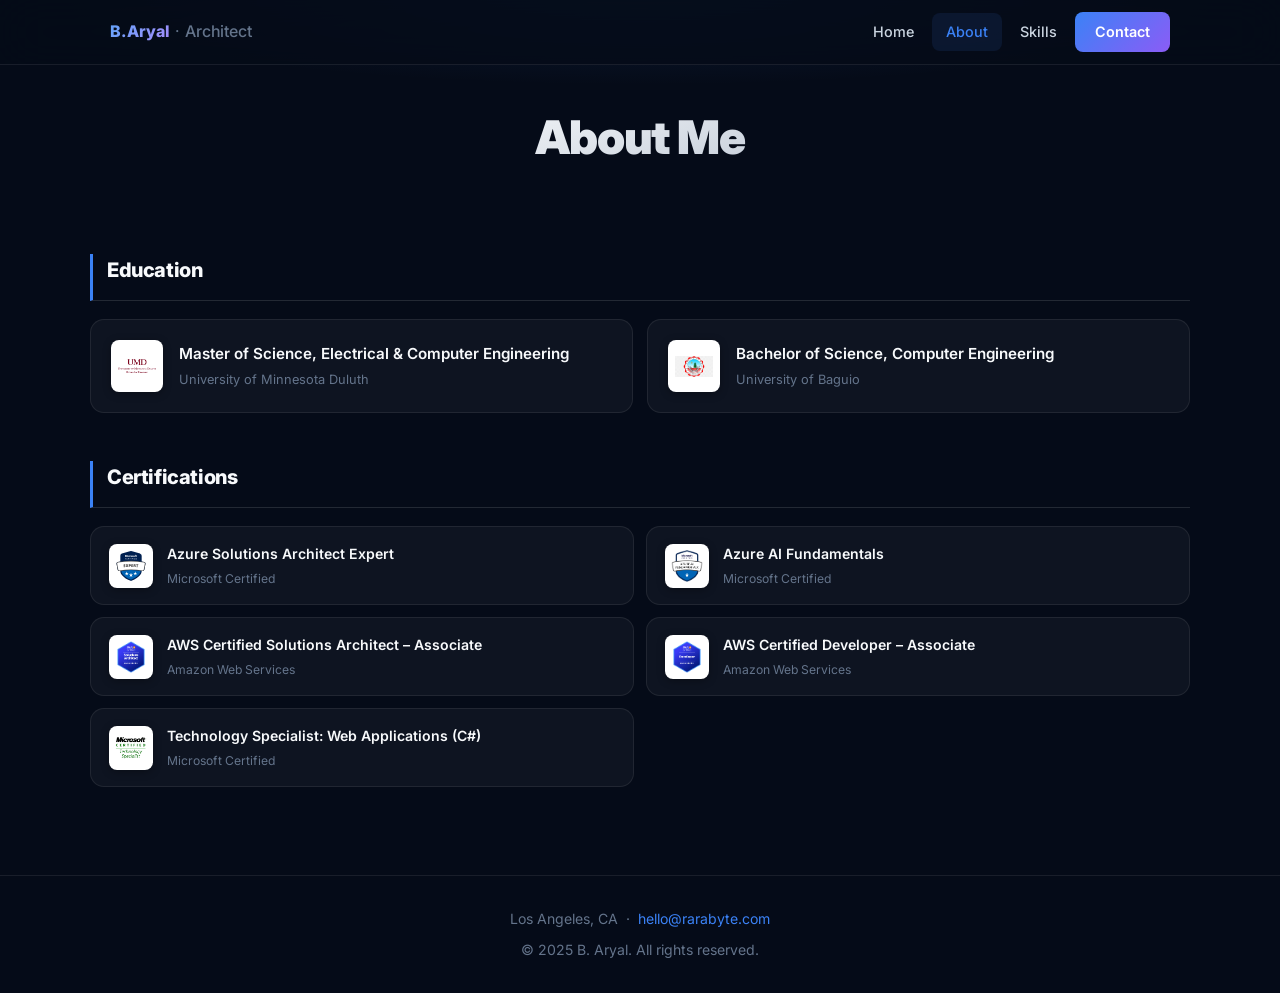
==== commit f10194da: "more updates" ====
--- a/about.html
+++ b/about.html
@@ -15,7 +15,7 @@
     <nav class="nav" id="navbar">
         <div class="nav-inner">
             <a href="index.html" class="nav-logo">
-                <span class="nav-logo-name">Bibhu</span>
+                <span class="nav-logo-name">B. Aryal</span>
                 <span class="nav-logo-sep">·</span>
                 <span class="nav-logo-role">Architect</span>
             </a>
